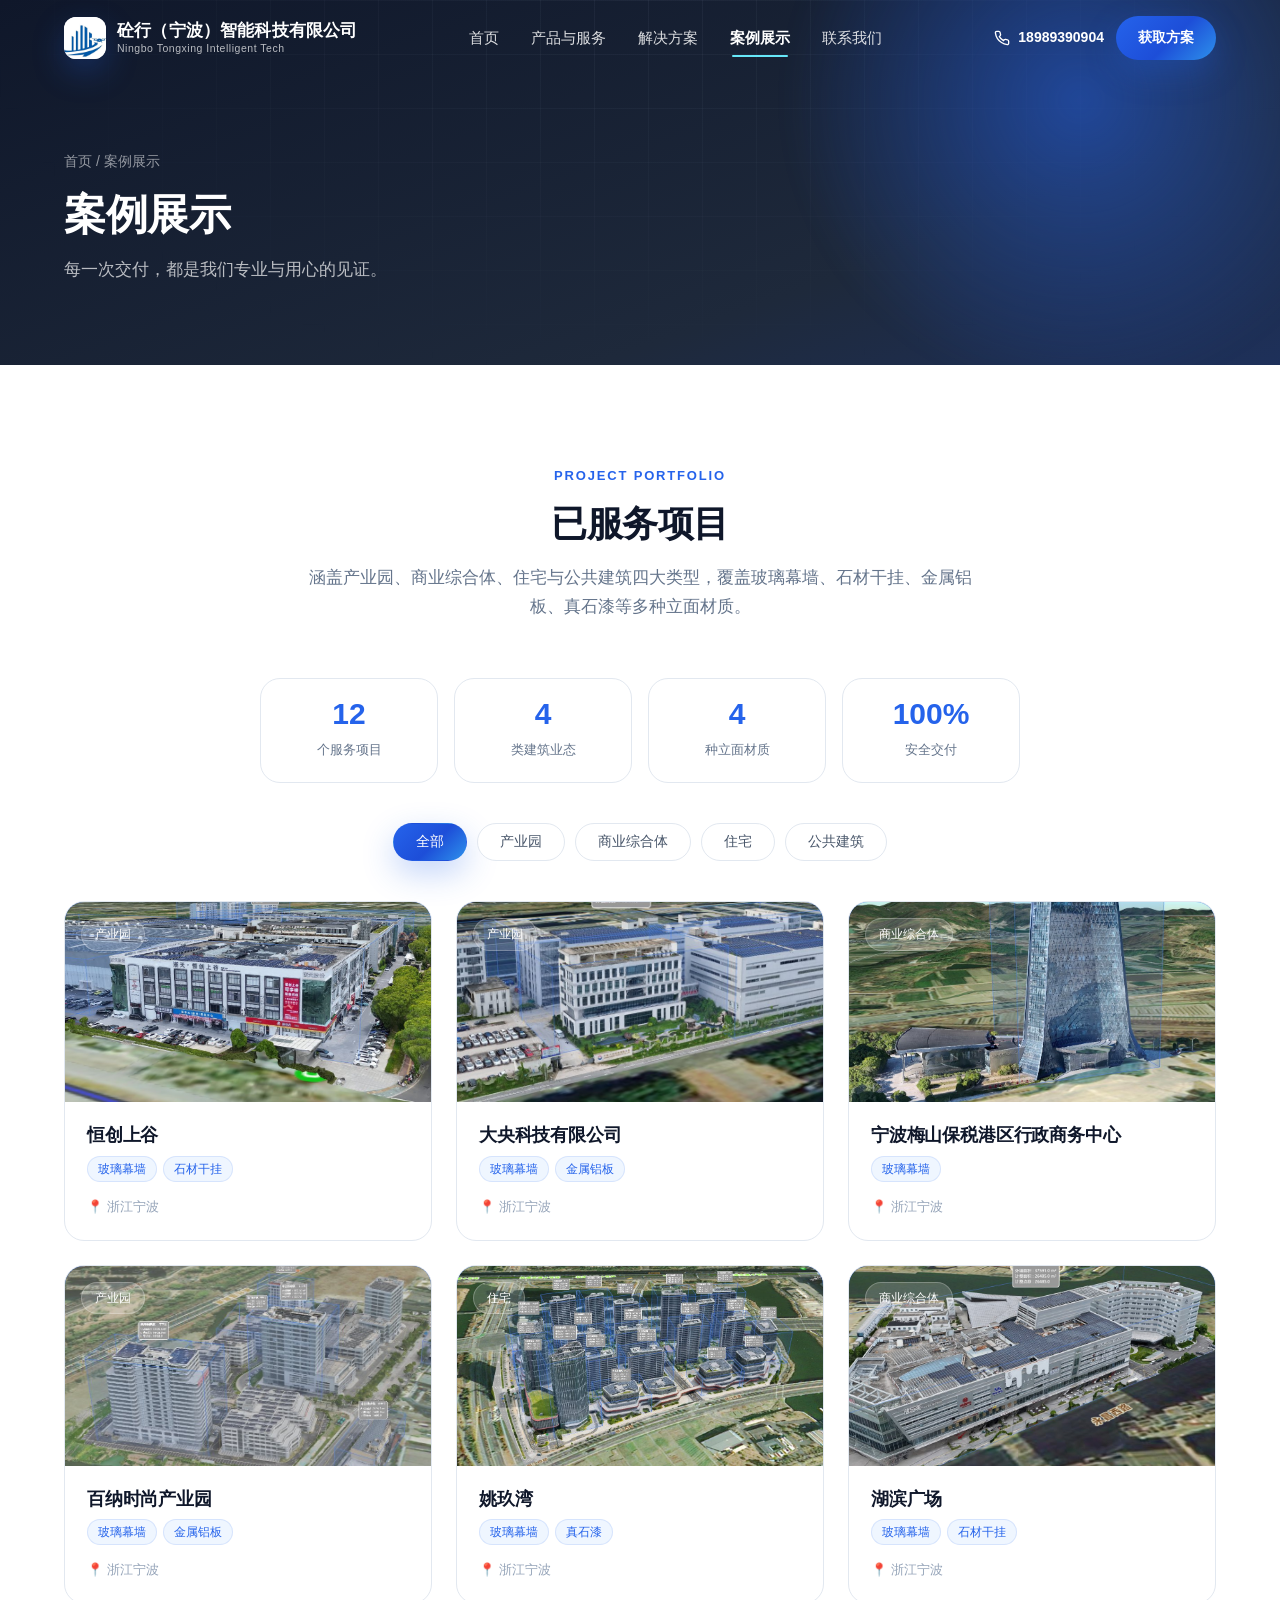
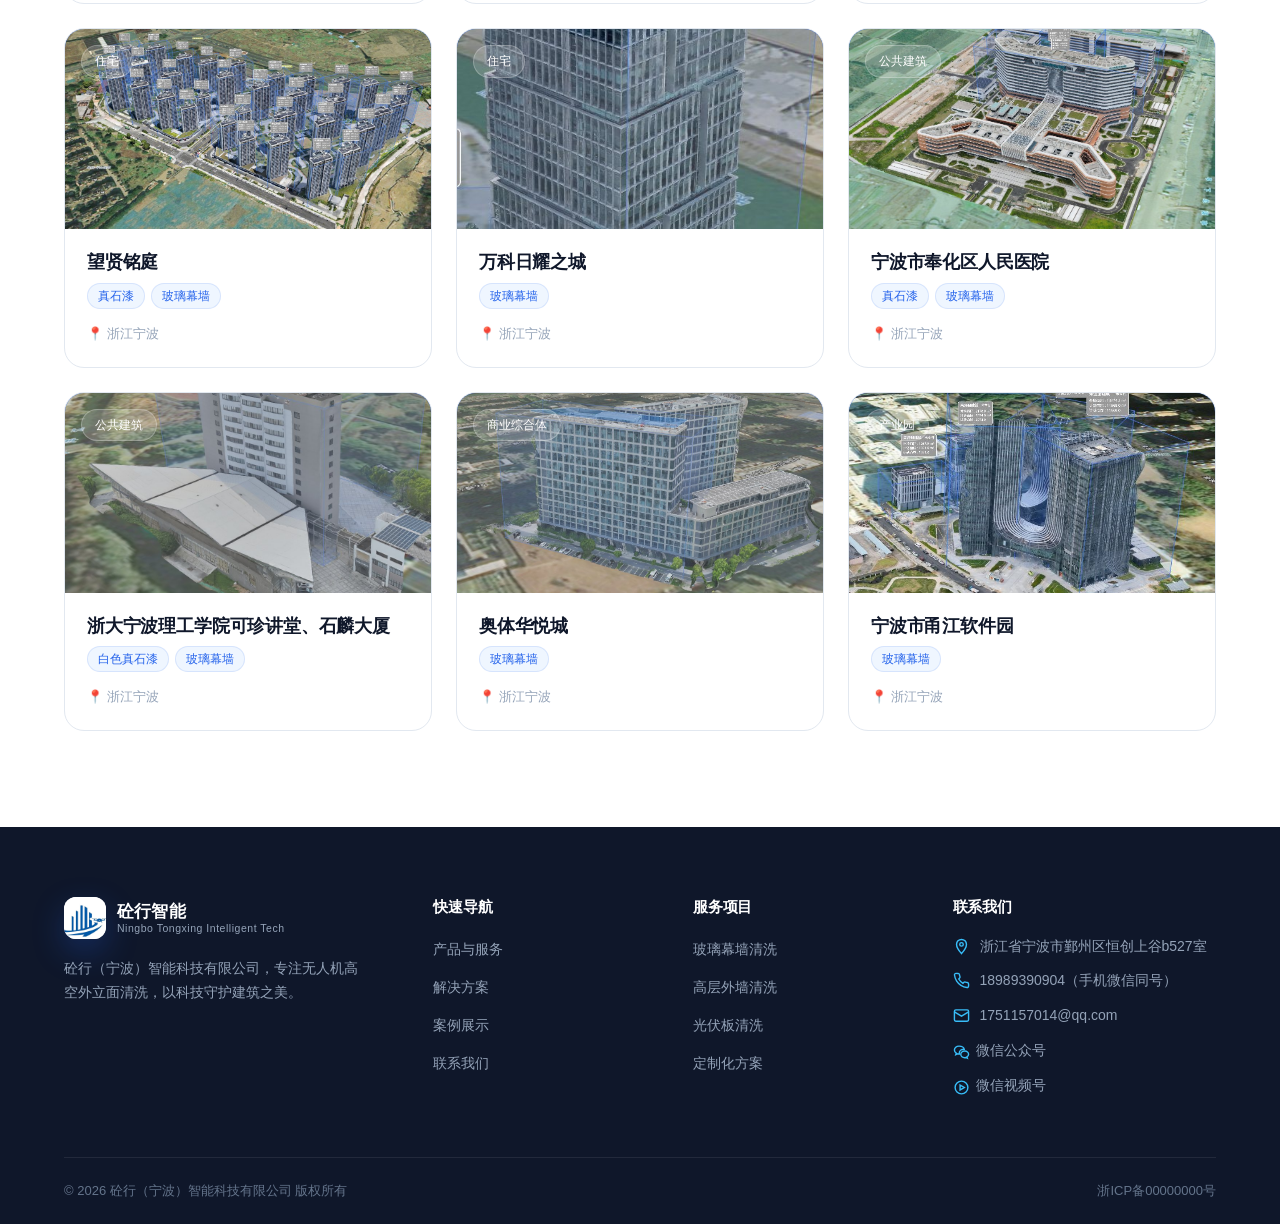
==== cases.html @ a85941af "feat: 砼行智能官网静态站点 Co-Authored-By: Claude Code <noreply@anthropic.com>" ====
<!DOCTYPE html>
<html lang="zh-CN">
<head>
  <meta charset="UTF-8">
  <meta name="viewport" content="width=device-width, initial-scale=1.0">
  <title>案例展示 — 砼行（宁波）智能科技有限公司</title>
  <meta name="description" content="砼行智能无人机外立面清洗项目案例，涵盖玻璃幕墙、高层住宅、光伏电站、工业厂房等场景。">
  <link rel="icon" type="image/png" href="favicon.png">
  <link rel="stylesheet" href="css/style.css">
</head>
<body>

  <header class="site-header">
    <div class="container">
      <a href="index.html" class="logo">
        <span class="logo-mark" style="background:#fff;"><img src="images/logo.jpg" alt="砼行智能" style="width:100%;height:100%;object-fit:cover;border-radius:12px;"></span>
        <span class="logo-text"><strong>砼行（宁波）智能科技有限公司</strong><small>Ningbo Tongxing Intelligent Tech</small></span>
      </a>
      <nav class="nav">
        <a href="index.html">首页</a>
        <a href="services.html">产品与服务</a>
        <a href="solutions.html">解决方案</a>
        <a href="cases.html" class="active">案例展示</a>
        <a href="contact.html">联系我们</a>
      </nav>
      <div class="header-actions">
        <a href="tel:18989390904" class="header-tel">
          <svg viewBox="0 0 24 24" fill="none" stroke="currentColor" stroke-width="2"><path d="M22 16.9v3a2 2 0 0 1-2.2 2 19.8 19.8 0 0 1-8.6-3.1 19.5 19.5 0 0 1-6-6A19.8 19.8 0 0 1 2.1 4.2 2 2 0 0 1 4.1 2h3a2 2 0 0 1 2 1.7c.13.96.36 1.9.7 2.8a2 2 0 0 1-.45 2.1L8.1 9.9a16 16 0 0 0 6 6l1.3-1.27a2 2 0 0 1 2.1-.45c.9.34 1.84.57 2.8.7A2 2 0 0 1 22 16.9z"/></svg>
          18989390904
        </a>
        <a href="contact.html" class="btn btn-primary header-cta">获取方案</a>
      </div>
      <button class="nav-toggle" aria-label="菜单"><span></span><span></span><span></span></button>
    </div>
  </header>

  <div class="mobile-menu">
    <a href="index.html">首页</a>
    <a href="services.html">产品与服务</a>
    <a href="solutions.html">解决方案</a>
    <a href="cases.html" class="active">案例展示</a>
    <a href="contact.html">联系我们</a>
    <a href="contact.html" class="btn btn-primary mobile-cta">获取方案</a>
  </div>

  <section class="page-hero">
    <div class="hero-bg-grid"></div>
    <div class="hero-glow"></div>
    <div class="container">
      <div class="crumb"><a href="index.html">首页</a> / 案例展示</div>
      <h1>案例展示</h1>
      <p>每一次交付，都是我们专业与用心的见证。</p>
    </div>
  </section>

  <section class="section">
    <div class="container">
      <div class="section-head reveal">
        <span class="section-eyebrow">Project Portfolio</span>
        <h2>已服务项目</h2>
        <p>涵盖产业园、商业综合体、住宅与公共建筑四大类型，覆盖玻璃幕墙、石材干挂、金属铝板、真石漆等多种立面材质。</p>
      </div>

      <div class="case-stats reveal">
        <div class="case-stat"><b>12</b><span>个服务项目</span></div>
        <div class="case-stat"><b>4</b><span>类建筑业态</span></div>
        <div class="case-stat"><b>4</b><span>种立面材质</span></div>
        <div class="case-stat"><b>100%</b><span>安全交付</span></div>
      </div>

      <div class="filter-bar reveal">
        <button class="filter-btn active" data-filter="all">全部</button>
        <button class="filter-btn" data-filter="park">产业园</button>
        <button class="filter-btn" data-filter="commercial">商业综合体</button>
        <button class="filter-btn" data-filter="residential">住宅</button>
        <button class="filter-btn" data-filter="public">公共建筑</button>
      </div>

      <div class="grid grid-3">
        <a href="contact.html" class="case-card reveal" data-category="park">
          <div class="case-media"><img src="images/project-01.jpg" alt="恒创上谷外立面清洗"><span class="case-type">产业园</span></div>
          <div class="case-body">
            <h3>恒创上谷</h3>
            <div class="case-tags"><span>玻璃幕墙</span><span>石材干挂</span></div>
            <div class="case-meta"><span>📍 浙江宁波</span></div>
          </div>
        </a>
        <a href="contact.html" class="case-card reveal" data-category="park" data-delay="1">
          <div class="case-media"><img src="images/project-02.jpg" alt="大央科技有限公司外立面清洗"><span class="case-type">产业园</span></div>
          <div class="case-body">
            <h3>大央科技有限公司</h3>
            <div class="case-tags"><span>玻璃幕墙</span><span>金属铝板</span></div>
            <div class="case-meta"><span>📍 浙江宁波</span></div>
          </div>
        </a>
        <a href="contact.html" class="case-card reveal" data-category="commercial" data-delay="2">
          <div class="case-media"><img src="images/project-03.jpg" alt="宁波梅山保税港区行政商务中心外立面清洗"><span class="case-type">商业综合体</span></div>
          <div class="case-body">
            <h3>宁波梅山保税港区行政商务中心</h3>
            <div class="case-tags"><span>玻璃幕墙</span></div>
            <div class="case-meta"><span>📍 浙江宁波</span></div>
          </div>
        </a>
        <a href="contact.html" class="case-card reveal" data-category="park">
          <div class="case-media"><img src="images/project-04.jpg" alt="百纳时尚产业园外立面清洗"><span class="case-type">产业园</span></div>
          <div class="case-body">
            <h3>百纳时尚产业园</h3>
            <div class="case-tags"><span>玻璃幕墙</span><span>金属铝板</span></div>
            <div class="case-meta"><span>📍 浙江宁波</span></div>
          </div>
        </a>
        <a href="contact.html" class="case-card reveal" data-category="residential" data-delay="1">
          <div class="case-media"><img src="images/project-05.jpg" alt="姚玖湾外立面清洗"><span class="case-type">住宅</span></div>
          <div class="case-body">
            <h3>姚玖湾</h3>
            <div class="case-tags"><span>玻璃幕墙</span><span>真石漆</span></div>
            <div class="case-meta"><span>📍 浙江宁波</span></div>
          </div>
        </a>
        <a href="contact.html" class="case-card reveal" data-category="commercial" data-delay="2">
          <div class="case-media"><img src="images/project-06.jpg" alt="湖滨广场外立面清洗"><span class="case-type">商业综合体</span></div>
          <div class="case-body">
            <h3>湖滨广场</h3>
            <div class="case-tags"><span>玻璃幕墙</span><span>石材干挂</span></div>
            <div class="case-meta"><span>📍 浙江宁波</span></div>
          </div>
        </a>
        <a href="contact.html" class="case-card reveal" data-category="residential">
          <div class="case-media"><img src="images/project-07.jpg" alt="望贤铭庭外立面清洗"><span class="case-type">住宅</span></div>
          <div class="case-body">
            <h3>望贤铭庭</h3>
            <div class="case-tags"><span>真石漆</span><span>玻璃幕墙</span></div>
            <div class="case-meta"><span>📍 浙江宁波</span></div>
          </div>
        </a>
        <a href="contact.html" class="case-card reveal" data-category="residential" data-delay="1">
          <div class="case-media"><img src="images/project-08.jpg" alt="万科日耀之城外立面清洗"><span class="case-type">住宅</span></div>
          <div class="case-body">
            <h3>万科日耀之城</h3>
            <div class="case-tags"><span>玻璃幕墙</span></div>
            <div class="case-meta"><span>📍 浙江宁波</span></div>
          </div>
        </a>
        <a href="contact.html" class="case-card reveal" data-category="public" data-delay="2">
          <div class="case-media"><img src="images/project-09.jpg" alt="宁波市奉化区人民医院外立面清洗"><span class="case-type">公共建筑</span></div>
          <div class="case-body">
            <h3>宁波市奉化区人民医院</h3>
            <div class="case-tags"><span>真石漆</span><span>玻璃幕墙</span></div>
            <div class="case-meta"><span>📍 浙江宁波</span></div>
          </div>
        </a>
        <a href="contact.html" class="case-card reveal" data-category="public">
          <div class="case-media"><img src="images/project-10.jpg" alt="浙大宁波理工学院可珍讲堂、石麟大厦外立面清洗"><span class="case-type">公共建筑</span></div>
          <div class="case-body">
            <h3>浙大宁波理工学院可珍讲堂、石麟大厦</h3>
            <div class="case-tags"><span>白色真石漆</span><span>玻璃幕墙</span></div>
            <div class="case-meta"><span>📍 浙江宁波</span></div>
          </div>
        </a>
        <a href="contact.html" class="case-card reveal" data-category="commercial" data-delay="1">
          <div class="case-media"><img src="images/project-11.jpg" alt="奥体华悦城外立面清洗"><span class="case-type">商业综合体</span></div>
          <div class="case-body">
            <h3>奥体华悦城</h3>
            <div class="case-tags"><span>玻璃幕墙</span></div>
            <div class="case-meta"><span>📍 浙江宁波</span></div>
          </div>
        </a>
        <a href="contact.html" class="case-card reveal" data-category="park" data-delay="2">
          <div class="case-media"><img src="images/project-12.jpg" alt="宁波市甬江软件园外立面清洗"><span class="case-type">产业园</span></div>
          <div class="case-body">
            <h3>宁波市甬江软件园</h3>
            <div class="case-tags"><span>玻璃幕墙</span></div>
            <div class="case-meta"><span>📍 浙江宁波</span></div>
          </div>
        </a>
      </div>
    </div>
  </section>

  <footer class="site-footer">
    <div class="container">
      <div class="footer-top">
        <div class="footer-brand">
          <a href="index.html" class="logo">
            <span class="logo-mark" style="background:#fff;"><img src="images/logo.jpg" alt="砼行智能" style="width:100%;height:100%;object-fit:cover;border-radius:12px;"></span>
            <span class="logo-text"><strong>砼行智能</strong><small>Ningbo Tongxing Intelligent Tech</small></span>
          </a>
          <p>砼行（宁波）智能科技有限公司，专注无人机高空外立面清洗，以科技守护建筑之美。</p>
        </div>
        <div class="footer-col">
          <h4>快速导航</h4>
          <ul>
            <li><a href="services.html">产品与服务</a></li>
            <li><a href="solutions.html">解决方案</a></li>
            <li><a href="cases.html">案例展示</a></li>
            <li><a href="contact.html">联系我们</a></li>
          </ul>
        </div>
        <div class="footer-col">
          <h4>服务项目</h4>
          <ul>
            <li><a href="services.html">玻璃幕墙清洗</a></li>
            <li><a href="services.html">高层外墙清洗</a></li>
            <li><a href="services.html">光伏板清洗</a></li>
            <li><a href="services.html">定制化方案</a></li>
          </ul>
        </div>
        <div class="footer-col">
          <h4>联系我们</h4>
          <ul class="footer-contact">
            <li><svg viewBox="0 0 24 24" fill="none" stroke="currentColor" stroke-width="2"><path d="M12 2a7 7 0 0 0-7 7c0 5 7 13 7 13s7-8 7-13a7 7 0 0 0-7-7z"/><circle cx="12" cy="9" r="2.5"/></svg>浙江省宁波市鄞州区恒创上谷b527室</li>
            <li><svg viewBox="0 0 24 24" fill="none" stroke="currentColor" stroke-width="2"><path d="M22 16.9v3a2 2 0 0 1-2.2 2 19.8 19.8 0 0 1-8.6-3.1 19.5 19.5 0 0 1-6-6A19.8 19.8 0 0 1 2.1 4.2 2 2 0 0 1 4.1 2h3a2 2 0 0 1 2 1.7c.13.96.36 1.9.7 2.8a2 2 0 0 1-.45 2.1L8.1 9.9a16 16 0 0 0 6 6l1.3-1.27a2 2 0 0 1 2.1-.45c.9.34 1.84.57 2.8.7A2 2 0 0 1 22 16.9z"/></svg>18989390904（手机微信同号）</li>
            <li><svg viewBox="0 0 24 24" fill="none" stroke="currentColor" stroke-width="2"><rect x="2" y="4" width="20" height="16" rx="2"/><path d="M22 7l-10 6L2 7"/></svg>1751157014@qq.com</li><li><a href="#" data-wechat><svg viewBox="0 0 24 24" fill="none" stroke="currentColor" stroke-width="2"><path d="M8.5 3C4.9 3 2 5.5 2 8.6c0 1.8 1 3.4 2.6 4.4l-.6 2 2.2-1.1c.7.2 1.5.3 2.3.3h.6a5.5 5.5 0 0 1-.2-1.5c0-3 2.9-5.4 6.5-5.4h.4C15.3 5 12.2 3 8.5 3z"/><path d="M22 14.6c0-2.6-2.5-4.7-5.5-4.7S11 12 11 14.6s2.5 4.7 5.5 4.7c.6 0 1.2-.1 1.8-.3l1.9 1-.5-1.7c1.4-.8 2.3-2.1 2.3-3.7z"/></svg>微信公众号</a></li>
            <li><a href="#" data-video><svg viewBox="0 0 24 24" fill="none" stroke="currentColor" stroke-width="2"><circle cx="12" cy="12" r="9"/><path d="M10 8.5l6 3.5-6 3.5z"/></svg>微信视频号</a></li>
          </ul>
        </div>
      </div>
      <div class="footer-bottom">
        <span>© 2026 砼行（宁波）智能科技有限公司 版权所有</span>
        <span><a href="#">浙ICP备00000000号</a></span>
      </div>
    </div>
  </footer>

  <button class="back-top" aria-label="返回顶部">
    <svg width="20" height="20" viewBox="0 0 24 24" fill="none" stroke="currentColor" stroke-width="2.2"><path d="M12 19V5M5 12l7-7 7 7"/></svg>
  </button>

  <script src="js/main.js"></script>
</body>
</html>
---- css/style.css ----
/* ==========================================================================
   砼行（宁波）智能科技有限公司 — 企业官网样式
   主色：科技蓝  #2563EB   辅色：混凝土灰  #64748B / #0F172A
   ========================================================================== */

:root {
  /* 科技蓝 */
  --blue-700: #1D4ED8;
  --blue-600: #2563EB;
  --blue-500: #3B82F6;
  --blue-100: #DBEAFE;
  --blue-50:  #EFF6FF;

  /* 青色点缀 */
  --sky-400: #38BDF8;
  --cyan-300: #67E8F9;

  /* 混凝土灰 */
  --slate-900: #0F172A;
  --slate-800: #1E293B;
  --slate-700: #334155;
  --slate-600: #475569;
  --slate-500: #64748B;
  --slate-400: #94A3B8;
  --slate-300: #CBD5E1;
  --slate-200: #E2E8F0;
  --slate-100: #F1F5F9;
  --slate-50:  #F8FAFC;

  --white: #FFFFFF;

  --grad-primary: linear-gradient(135deg, #2563EB 0%, #1D4ED8 55%, #38BDF8 130%);
  --grad-dark: linear-gradient(160deg, #0F172A 0%, #1E293B 70%, #1D4ED8 220%);

  --radius-lg: 20px;
  --radius-md: 14px;
  --radius-sm: 10px;

  --shadow-sm: 0 1px 3px rgba(15, 23, 42, .06), 0 1px 2px rgba(15, 23, 42, .04);
  --shadow-md: 0 8px 24px rgba(15, 23, 42, .08);
  --shadow-lg: 0 20px 50px rgba(15, 23, 42, .14);
  --shadow-blue: 0 12px 32px rgba(37, 99, 235, .28);

  --maxw: 1200px;
}

* { margin: 0; padding: 0; box-sizing: border-box; }

html { scroll-behavior: smooth; -webkit-text-size-adjust: 100%; }

body {
  font-family: -apple-system, BlinkMacSystemFont, "Segoe UI", "PingFang SC",
    "Hiragino Sans GB", "Microsoft YaHei", "Noto Sans SC", sans-serif;
  color: var(--slate-700);
  background: var(--white);
  line-height: 1.7;
  font-size: 16px;
  -webkit-font-smoothing: antialiased;
}

img { max-width: 100%; display: block; }
a { color: inherit; text-decoration: none; }
ul { list-style: none; }

h1, h2, h3, h4 {
  color: var(--slate-900);
  font-weight: 700;
  line-height: 1.3;
  letter-spacing: -.01em;
}

.container { width: 100%; max-width: var(--maxw); margin: 0 auto; padding: 0 24px; }

/* --------------------------------------------------------------------------
   按钮
   -------------------------------------------------------------------------- */
.btn {
  display: inline-flex;
  align-items: center;
  justify-content: center;
  gap: 8px;
  padding: 13px 28px;
  border-radius: 999px;
  font-size: 15px;
  font-weight: 600;
  cursor: pointer;
  border: none;
  transition: transform .2s ease, box-shadow .2s ease, background .2s ease;
  white-space: nowrap;
}
.btn-primary { background: var(--grad-primary); color: #fff; box-shadow: var(--shadow-blue); }
.btn-primary:hover { transform: translateY(-2px); box-shadow: 0 16px 40px rgba(37, 99, 235, .38); }
.btn-ghost {
  background: rgba(255, 255, 255, .1);
  color: #fff;
  border: 1px solid rgba(255, 255, 255, .35);
  backdrop-filter: blur(6px);
}
.btn-ghost:hover { background: rgba(255, 255, 255, .2); transform: translateY(-2px); }
.btn-outline { background: transparent; color: var(--blue-600); border: 1.5px solid var(--blue-600); }
.btn-outline:hover { background: var(--blue-50); transform: translateY(-2px); }
.btn-dark { background: var(--slate-900); color: #fff; }
.btn-dark:hover { background: var(--slate-700); transform: translateY(-2px); }
.btn-sm { padding: 9px 20px; font-size: 14px; }
.btn-block { width: 100%; }

/* --------------------------------------------------------------------------
   顶部导航
   -------------------------------------------------------------------------- */
.site-header {
  position: fixed;
  top: 0; left: 0; right: 0;
  z-index: 100;
  transition: background .3s ease, box-shadow .3s ease, padding .3s ease;
  padding: 16px 0;
}
.site-header.scrolled {
  background: rgba(255, 255, 255, .92);
  backdrop-filter: blur(12px);
  box-shadow: var(--shadow-sm);
  padding: 10px 0;
}
.site-header .container {
  display: flex;
  align-items: center;
  justify-content: space-between;
  gap: 24px;
}
.logo { display: flex; align-items: center; gap: 11px; flex: none; }
.logo-mark {
  width: 42px; height: 42px;
  border-radius: 12px;
  background: var(--grad-primary);
  display: grid; place-items: center;
  box-shadow: var(--shadow-blue);
  flex: none;
}
.logo-mark svg { width: 24px; height: 24px; }
.logo-text { display: flex; flex-direction: column; line-height: 1.2; white-space: nowrap; }
.logo-text strong { font-size: 17px; color: #fff; letter-spacing: .01em; }
.logo-text small { font-size: 10.5px; color: rgba(255,255,255,.7); letter-spacing: .05em; }
.site-header.scrolled .logo-text strong { color: var(--slate-900); }
.site-header.scrolled .logo-text small { color: var(--slate-500); }

.nav { display: flex; align-items: center; gap: 6px; flex: none; }
.nav a {
  position: relative;
  padding: 9px 13px;
  font-size: 15px;
  white-space: nowrap;
  font-weight: 500;
  color: rgba(255, 255, 255, .85);
  border-radius: 999px;
  transition: color .2s, background .2s;
}
.site-header.scrolled .nav a { color: var(--slate-600); }
.nav a:hover { color: #fff; }
.site-header.scrolled .nav a:hover { color: var(--blue-600); background: var(--blue-50); }
.nav a.active { color: #fff; font-weight: 600; }
.site-header.scrolled .nav a.active { color: var(--blue-600); }
.nav a.active::after {
  content: "";
  position: absolute;
  left: 15px; right: 15px; bottom: 3px;
  height: 2px; border-radius: 2px;
  background: var(--cyan-300);
}
.site-header.scrolled .nav a.active::after { background: var(--blue-600); }

.header-actions { display: flex; align-items: center; gap: 12px; flex: none; }
.header-tel {
  display: inline-flex; align-items: center; gap: 8px;
  font-size: 14px; font-weight: 600; color: #fff;
  white-space: nowrap;
}
.site-header.scrolled .header-tel { color: var(--slate-700); }
.header-tel svg { width: 16px; height: 16px; }
.header-cta { padding: 10px 22px; font-size: 14px; }

.nav-toggle {
  display: none;
  flex-direction: column;
  gap: 5px;
  background: none; border: none; cursor: pointer;
  padding: 6px;
}
.nav-toggle span {
  width: 24px; height: 2px; background: #fff; border-radius: 2px;
  transition: background .2s, transform .2s;
}
.site-header.scrolled .nav-toggle span { background: var(--slate-800); }

/* 移动端菜单默认隐藏，仅在 768px 以下由媒体查询接管 */
.mobile-menu { display: none; }

/* --------------------------------------------------------------------------
   Hero
   -------------------------------------------------------------------------- */
.hero {
  position: relative;
  color: #fff;
  background: var(--grad-dark);
  overflow: hidden;
  padding: 150px 0 120px;
}
.hero-bg-grid {
  position: absolute; inset: 0;
  background-image:
    linear-gradient(rgba(148, 163, 184, .08) 1px, transparent 1px),
    linear-gradient(90deg, rgba(148, 163, 184, .08) 1px, transparent 1px);
  background-size: 54px 54px;
  mask-image: radial-gradient(ellipse at 70% 30%, #000 0%, transparent 70%);
}
.hero-glow {
  position: absolute;
  width: 640px; height: 640px;
  border-radius: 50%;
  background: radial-gradient(circle, rgba(37, 99, 235, .55), transparent 65%);
  top: -220px; right: -120px;
  filter: blur(10px);
}
.hero-glow.g2 {
  width: 480px; height: 480px;
  background: radial-gradient(circle, rgba(56, 189, 248, .35), transparent 65%);
  top: auto; bottom: -180px; left: -100px; right: auto;
}
.hero .container { position: relative; z-index: 2; display: grid; grid-template-columns: 1.05fr .95fr; gap: 56px; align-items: center; }

.hero-badge {
  display: inline-flex; align-items: center; gap: 8px;
  background: rgba(255,255,255,.1);
  border: 1px solid rgba(255,255,255,.2);
  padding: 7px 16px; border-radius: 999px;
  font-size: 13px; color: var(--cyan-300);
  margin-bottom: 24px;
}
.hero h1 {
  font-size: 52px;
  color: #fff;
  margin-bottom: 22px;
  letter-spacing: -.02em;
}
.hero h1 .hl {
  background: linear-gradient(120deg, #67E8F9, #38BDF8);
  -webkit-background-clip: text; background-clip: text;
  -webkit-text-fill-color: transparent;
}
.hero-sub {
  font-size: 18px;
  color: rgba(255,255,255,.75);
  max-width: 520px;
  margin-bottom: 34px;
}
.hero-cta { display: flex; gap: 14px; flex-wrap: wrap; }
.hero-points { display: flex; gap: 34px; margin-top: 44px; flex-wrap: wrap; }
.hero-point { display: flex; flex-direction: column; }
.hero-point b { font-size: 30px; color: #fff; letter-spacing: -.01em; }
.hero-point span { font-size: 13px; color: rgba(255,255,255,.6); }

.hero-visual { position: relative; display: grid; place-items: center; }
.hero-card {
  background: rgba(255,255,255,.06);
  border: 1px solid rgba(255,255,255,.14);
  border-radius: var(--radius-lg);
  padding: 34px;
  width: 100%;
  max-width: 460px;
  backdrop-filter: blur(8px);
  box-shadow: var(--shadow-lg);
}
.hero-card h3 { color: #fff; font-size: 20px; margin-bottom: 6px; }
.hero-card p { color: rgba(255,255,255,.65); font-size: 14px; margin-bottom: 20px; }
.hero-media {
  position: relative;
  border-radius: 14px;
  overflow: hidden;
  border: 1px solid rgba(103,232,249,.2);
  background: #0B1A2E;
  box-shadow: 0 12px 32px rgba(2, 8, 20, .35);
}
.hero-media img { display: block; width: 100%; height: 214px; object-fit: cover; }
.hero-media::before {
  content: "";
  position: absolute; inset: 10px;
  pointer-events: none;
  background:
    linear-gradient(#67E8F9,#67E8F9) left top/15px 1.5px no-repeat,
    linear-gradient(#67E8F9,#67E8F9) left top/1.5px 15px no-repeat,
    linear-gradient(#67E8F9,#67E8F9) right top/15px 1.5px no-repeat,
    linear-gradient(#67E8F9,#67E8F9) right top/1.5px 15px no-repeat,
    linear-gradient(#67E8F9,#67E8F9) left bottom/15px 1.5px no-repeat,
    linear-gradient(#67E8F9,#67E8F9) left bottom/1.5px 15px no-repeat,
    linear-gradient(#67E8F9,#67E8F9) right bottom/15px 1.5px no-repeat,
    linear-gradient(#67E8F9,#67E8F9) right bottom/1.5px 15px no-repeat;
  opacity: .75;
}
.hero-media-tag {
  position: absolute; left: 16px; bottom: 14px;
  display: inline-flex; align-items: center; gap: 7px;
  padding: 6px 12px;
  border-radius: 999px;
  background: rgba(9, 18, 32, .62);
  border: 1px solid rgba(103,232,249,.28);
  backdrop-filter: blur(6px);
  color: #E2F6FF;
  font-size: 12px;
  letter-spacing: .03em;
  white-space: nowrap;
}
.hero-media-tag i {
  width: 6px; height: 6px; border-radius: 50%;
  background: #67E8F9;
  box-shadow: 0 0 8px #67E8F9;
  animation: heroPulse 2.2s ease-in-out infinite;
}
@keyframes heroPulse {
  0%, 100% { opacity: 1; transform: scale(1); }
  50% { opacity: .45; transform: scale(.8); }
}

.hero-stats {
  display: grid;
  grid-template-columns: repeat(2, 1fr);
  gap: 12px;
  margin-top: 26px;
}
.hero-stat {
  background: rgba(255,255,255,.07);
  border: 1px solid rgba(255,255,255,.12);
  border-radius: var(--radius-md);
  padding: 16px;
  text-align: center;
}
.hero-stat b { font-size: 22px; color: #fff; display: block; }
.hero-stat span { font-size: 12px; color: rgba(255,255,255,.6); }

/* --------------------------------------------------------------------------
   通用版式
   -------------------------------------------------------------------------- */
.section { padding: 96px 0; }
.section-alt { background: var(--slate-50); }
.section-dark { background: var(--grad-dark); color: #fff; }
.section-head { max-width: 680px; margin: 0 auto 56px; text-align: center; }
.section-eyebrow {
  display: inline-block;
  font-size: 13px; font-weight: 600; letter-spacing: .14em;
  color: var(--blue-600);
  text-transform: uppercase;
  margin-bottom: 14px;
}
.section-dark .section-eyebrow { color: var(--cyan-300); }
.section-head h2 { font-size: 36px; margin-bottom: 16px; }
.section-dark .section-head h2 { color: #fff; }
.section-head p { font-size: 17px; color: var(--slate-500); }
.section-dark .section-head p { color: rgba(255,255,255,.65); }

/* 卡片网格 */
.grid { display: grid; gap: 24px; }
.grid-2 { grid-template-columns: repeat(2, 1fr); }
.grid-3 { grid-template-columns: repeat(3, 1fr); }
.grid-4 { grid-template-columns: repeat(4, 1fr); }

.card {
  background: #fff;
  border: 1px solid var(--slate-200);
  border-radius: var(--radius-lg);
  padding: 30px;
  transition: transform .25s ease, box-shadow .25s ease, border-color .25s ease;
}
.card:hover { transform: translateY(-6px); box-shadow: var(--shadow-lg); border-color: var(--blue-100); }

.icon-badge {
  width: 56px; height: 56px;
  border-radius: 16px;
  display: grid; place-items: center;
  background: var(--blue-50);
  color: var(--blue-600);
  margin-bottom: 20px;
}
.icon-badge svg { width: 28px; height: 28px; }
.icon-badge.gradient { background: var(--grad-primary); color: #fff; box-shadow: var(--shadow-blue); }

.card h3 { font-size: 20px; margin-bottom: 10px; }
.card p { font-size: 15px; color: var(--slate-500); }

/* 优势大卡 */
.feature-card { padding: 34px; }
.feature-card .icon-badge { margin-bottom: 22px; }

/* 统计条 */
.stats-band {
  display: grid;
  grid-template-columns: repeat(4, 1fr);
  gap: 24px;
}
.stat-item { text-align: center; padding: 20px; }
.stat-item b { font-size: 44px; color: var(--blue-600); display: block; letter-spacing: -.02em; }
.section-dark .stat-item b { color: #fff; }
.stat-item span { font-size: 15px; color: var(--slate-500); }
.section-dark .stat-item span { color: rgba(255,255,255,.65); }

/* --------------------------------------------------------------------------
   页面内页 Hero（Banner）
   -------------------------------------------------------------------------- */
.page-hero {
  position: relative;
  background: var(--grad-dark);
  color: #fff;
  padding: 150px 0 80px;
  overflow: hidden;
}
.page-hero .hero-bg-grid { mask-image: radial-gradient(ellipse at 50% 0%, #000 0%, transparent 75%); }
.page-hero .container { position: relative; z-index: 2; }
.page-hero .crumb { font-size: 14px; color: rgba(255,255,255,.55); margin-bottom: 14px; }
.page-hero .crumb a:hover { color: var(--cyan-300); }
.page-hero h1 { font-size: 42px; color: #fff; margin-bottom: 14px; }
.page-hero p { font-size: 17px; color: rgba(255,255,255,.7); max-width: 620px; }

/* --------------------------------------------------------------------------
   服务 / 解决方案
   -------------------------------------------------------------------------- */
.solution-block {
  display: grid;
  grid-template-columns: 1fr 1fr;
  gap: 48px;
  align-items: center;
  padding: 64px 0;
}
.solution-block--reverse .solution-media { order: 2; }
.solution-block + .solution-block { border-top: 1px solid var(--slate-200); }
.solution-media {
  display: grid;
  gap: 10px;
  align-content: start;
}
.solution-cover {
  position: relative;
  border-radius: var(--radius-lg);
  overflow: hidden;
  min-height: 300px;
  background: var(--grad-primary);
  box-shadow: var(--shadow-md);
}
.solution-cover img {
  position: absolute; inset: 0;
  width: 100%; height: 100%;
  object-fit: cover;
}
.solution-cover::after {
  content: "";
  position: absolute; inset: 0;
  background: linear-gradient(180deg, rgba(15,23,42,.32) 0%, rgba(15,23,42,0) 45%);
  pointer-events: none;
}
.solution-thumbs {
  display: grid;
  grid-template-columns: repeat(3, 1fr);
  gap: 10px;
}
.solution-thumbs img {
  width: 100%; height: 92px;
  object-fit: cover;
  border-radius: 12px;
  border: 1px solid var(--slate-200);
  background: var(--slate-100);
}
.solution-media .media-grid { position: absolute; inset: 0; background-image: linear-gradient(rgba(255,255,255,.08) 1px, transparent 1px), linear-gradient(90deg, rgba(255,255,255,.08) 1px, transparent 1px); background-size: 34px 34px; }

/* 方案要点 */
.solution-points { display: grid; gap: 10px; margin-bottom: 20px; }
.solution-points li {
  display: flex; align-items: flex-start; gap: 10px;
  font-size: 15px; color: var(--slate-600);
}
.solution-points .tick {
  flex: none;
  width: 20px; height: 20px; margin-top: 1px;
  border-radius: 50%;
  background: var(--blue-50);
  color: var(--blue-600);
  font-size: 12px; font-weight: 700;
  display: grid; place-items: center;
}
.solution-foot {
  display: flex; align-items: center; justify-content: space-between;
  gap: 16px; flex-wrap: wrap;
  margin-top: 22px; padding-top: 18px;
  border-top: 1px solid var(--slate-200);
}
.solution-cases { font-size: 13px; color: var(--slate-400); }
.solution-link { font-size: 14px; font-weight: 600; color: var(--blue-600); white-space: nowrap; }
.solution-link:hover { color: var(--blue-700, var(--blue-600)); text-decoration: underline; }
.solution-media .media-tag {
  position: absolute; left: 20px; top: 20px;
  z-index: 2;
  background: rgba(15,23,42,.55);
  backdrop-filter: blur(6px);
  border: 1px solid rgba(255,255,255,.28);
  color: #fff; font-size: 13px; padding: 6px 14px; border-radius: 999px;
}
.solution-content .tag { display: inline-block; font-size: 13px; font-weight: 600; color: var(--blue-600); margin-bottom: 12px; }
.solution-content h2 { font-size: 28px; margin-bottom: 16px; }
.solution-content p { color: var(--slate-500); margin-bottom: 18px; }
.chips { display: flex; flex-wrap: wrap; gap: 10px; }
.chip {
  background: var(--slate-100);
  border: 1px solid var(--slate-200);
  color: var(--slate-600);
  padding: 7px 15px; border-radius: 999px;
  font-size: 13px; font-weight: 500;
}
.chip.blue { background: var(--blue-50); border-color: var(--blue-100); color: var(--blue-700); }

/* 服务流程 */
.steps { counter-reset: step; }
.step { position: relative; padding: 30px; }
.step-num {
  font-size: 44px; font-weight: 800;
  color: var(--slate-200);
  line-height: 1;
  margin-bottom: 14px;
  letter-spacing: -.03em;
}
.step:hover .step-num { color: var(--blue-200); }
.step h3 { font-size: 19px; margin-bottom: 8px; }

/* --------------------------------------------------------------------------
   案例
   -------------------------------------------------------------------------- */
.case-card {
  border-radius: var(--radius-lg);
  overflow: hidden;
  background: #fff;
  border: 1px solid var(--slate-200);
  transition: transform .25s ease, box-shadow .25s ease;
}
.case-card:hover { transform: translateY(-6px); box-shadow: var(--shadow-lg); }
.case-media {
  position: relative;
  height: 200px;
  background: var(--grad-primary);
  overflow: hidden;
}
.case-media .media-grid { position: absolute; inset: 0; background-image: linear-gradient(rgba(255,255,255,.09) 1px, transparent 1px), linear-gradient(90deg, rgba(255,255,255,.09) 1px, transparent 1px); background-size: 28px 28px; }
.case-media img { position: absolute; inset: 0; width: 100%; height: 100%; object-fit: cover; }
.case-media .case-type {
  position: absolute; left: 16px; top: 16px;
  background: rgba(255,255,255,.16);
  border: 1px solid rgba(255,255,255,.24);
  color: #fff; font-size: 12px; padding: 5px 13px; border-radius: 999px;
}
.case-body { padding: 22px; }
.case-body h3 { font-size: 18px; margin-bottom: 8px; }
.case-body p { font-size: 14px; color: var(--slate-500); }
.case-meta { display: flex; gap: 16px; margin-top: 14px; font-size: 13px; color: var(--slate-400); }
.case-meta span { display: inline-flex; align-items: center; gap: 5px; }

/* 案例：材质标签 */
.case-tags { display: flex; flex-wrap: wrap; gap: 6px; margin-top: 4px; }
.case-tags span {
  font-size: 12px; line-height: 1;
  color: var(--blue-600); background: var(--blue-50);
  border: 1px solid rgba(37, 99, 235, .12);
  padding: 6px 10px; border-radius: 999px;
}

/* 案例：数据概览 */
.case-stats {
  display: grid;
  grid-template-columns: repeat(4, 1fr);
  gap: 16px;
  max-width: 760px;
  margin: 0 auto 40px;
}
.case-stat {
  text-align: center;
  background: #fff;
  border: 1px solid var(--slate-200);
  border-radius: var(--radius-lg);
  padding: 20px 12px;
}
.case-stat b {
  display: block;
  font-size: 30px; line-height: 1;
  font-family: var(--font-display, inherit);
  color: var(--blue-600);
  margin-bottom: 6px;
}
.case-stat span { font-size: 13px; color: var(--slate-500); }

/* 技术优势：单卡片横排 */
.tech-card {
  display: flex;
  align-items: center;
  gap: 26px;
  padding: 32px 36px;
}
.tech-card .icon-badge { margin-bottom: 0; flex: none; }
.tech-card-body { flex: 1; }
.tech-card-body h3 { font-size: 20px; margin-bottom: 8px; }
.tech-card-body p { font-size: 15px; color: var(--slate-500); max-width: 640px; }
.tech-card-btn { flex: none; }
.tech-card .icon-badge svg { width: 26px; height: 26px; }

/* 装备展示：分类小标题 */
.equip-subhead {
  display: flex;
  align-items: baseline;
  justify-content: space-between;
  gap: 16px;
  flex-wrap: wrap;
  margin-top: 52px;
}
.equip-subhead h3 { font-size: 22px; }
.equip-subhead span { font-size: 13px; color: var(--slate-400); }

/* 装备展示：主力机型 */
.equip-grid {
  display: grid;
  grid-template-columns: repeat(2, 1fr);
  gap: 24px;
  margin-top: 20px;
}
.equip-card {
  display: flex;
  flex-direction: column;
  background: #fff;
  border: 1px solid var(--slate-200);
  border-radius: var(--radius-lg);
  overflow: hidden;
  transition: transform .25s ease, box-shadow .25s ease, border-color .25s ease;
}
.equip-card:hover {
  transform: translateY(-4px);
  box-shadow: var(--shadow-lg);
  border-color: var(--blue-100);
}
.equip-media {
  position: relative;
  height: 250px;
  padding: 22px 30px;
  display: flex;
  align-items: center;
  justify-content: center;
  background: radial-gradient(circle at 50% 38%, #EEF5FF 0%, #F8FAFC 55%, #FFFFFF 100%);
  border-bottom: 1px solid var(--slate-100);
}
.equip-media img {
  max-width: 100%;
  max-height: 100%;
  width: auto;
  height: auto;
  object-fit: contain;
  mix-blend-mode: multiply;
}
.equip-media .equip-badge {
  position: absolute;
  left: 18px;
  top: 18px;
  font-size: 12px;
  font-weight: 600;
  color: var(--blue-700);
  background: rgba(255,255,255,.9);
  border: 1px solid var(--blue-100);
  padding: 5px 12px;
  border-radius: 999px;
  backdrop-filter: blur(4px);
}
.equip-body {
  flex: 1;
  display: flex;
  flex-direction: column;
  padding: 24px 26px 26px;
}
.equip-kicker {
  font-size: 11.5px;
  font-weight: 700;
  letter-spacing: .1em;
  text-transform: uppercase;
  color: var(--blue-600);
}
.equip-body h3 { font-size: 21px; margin: 6px 0 10px; }
.equip-body > p { font-size: 14.5px; color: var(--slate-500); }
.equip-specs {
  display: grid;
  grid-template-columns: 1fr 1fr;
  gap: 10px 24px;
  margin-top: 18px;
  padding-top: 16px;
  border-top: 1px dashed var(--slate-200);
}
.equip-specs li {
  display: flex;
  align-items: baseline;
  justify-content: space-between;
  gap: 10px;
}
.equip-specs span { font-size: 12.5px; color: var(--slate-400); white-space: nowrap; }
.equip-specs b { font-size: 14px; font-weight: 700; color: var(--slate-800); white-space: nowrap; }

/* 装备展示：清洗作业系统 */
.equip-rows { display: grid; gap: 16px; margin-top: 20px; }
.equip-row {
  display: grid;
  grid-template-columns: 190px 1fr;
  gap: 26px;
  align-items: center;
  padding: 18px;
  background: #fff;
  border: 1px solid var(--slate-200);
  border-radius: var(--radius-lg);
  transition: border-color .25s, box-shadow .25s;
}
.equip-row:hover { border-color: var(--blue-100); box-shadow: var(--shadow-md); }
.equip-thumb {
  width: 190px;
  height: 190px;
  border-radius: var(--radius-md);
  overflow: hidden;
  background: #0A1220;
}
.equip-thumb img { width: 100%; height: 100%; object-fit: cover; }
.equip-thumb img.is-contain { object-fit: contain; }
.equip-row-body h3 { font-size: 19px; margin: 4px 0 8px; }
.equip-row-body > p { font-size: 14px; color: var(--slate-500); max-width: 780px; }
.equip-row-body .equip-specs {
  grid-template-columns: repeat(3, 1fr);
  margin-top: 14px;
  padding-top: 14px;
}
.equip-row-body .chips { margin-top: 12px; }
.equip-row-body .chip { padding: 5px 12px; font-size: 12px; }

/* 装备展示：配置说明 */
.equip-cta {
  display: flex;
  align-items: center;
  justify-content: space-between;
  gap: 18px;
  flex-wrap: wrap;
  margin-top: 22px;
  padding: 22px 26px;
  background: var(--blue-50);
  border: 1px solid var(--blue-100);
  border-radius: var(--radius-md);
}
.equip-cta p { font-size: 14px; color: var(--slate-600); }
.equip-cta p b { color: var(--slate-900); }

/* 筛选标签 */
.filter-bar { display: flex; gap: 10px; justify-content: center; flex-wrap: wrap; margin-bottom: 40px; }
.filter-btn {
  padding: 9px 22px; border-radius: 999px;
  background: #fff; border: 1px solid var(--slate-200);
  color: var(--slate-600); font-size: 14px; font-weight: 500; cursor: pointer;
  transition: all .2s;
}
.filter-btn:hover { border-color: var(--blue-300); color: var(--blue-600); }
.filter-btn.active { background: var(--grad-primary); color: #fff; border-color: transparent; box-shadow: var(--shadow-blue); }

/* --------------------------------------------------------------------------
   通用文字链接
   -------------------------------------------------------------------------- */
.news-more { font-size: 14px; color: var(--blue-600); font-weight: 600; }
.news-more:hover { color: var(--blue-700); }

/* --------------------------------------------------------------------------
   联系我们
   -------------------------------------------------------------------------- */
.contact-grid { display: grid; grid-template-columns: 1fr 1.1fr; gap: 40px; align-items: start; }
.contact-card {
  background: #fff;
  border: 1px solid var(--slate-200);
  border-radius: var(--radius-lg);
  padding: 30px;
  display: flex; gap: 18px; align-items: flex-start;
}
.contact-card .icon-badge { margin-bottom: 0; flex: none; }
.contact-card h3 { font-size: 16px; margin-bottom: 4px; }
.contact-card p { font-size: 15px; color: var(--slate-500); }
.contact-cards { display: grid; gap: 16px; }
.contact-card--link {
  color: inherit;
  cursor: pointer;
  transition: border-color .2s, transform .2s, box-shadow .2s;
}
.contact-card--link:hover {
  border-color: var(--blue-300);
  transform: translateY(-2px);
  box-shadow: var(--shadow-md, 0 8px 24px rgba(15, 23, 42, .08));
}

.contact-form {
  background: #fff;
  border: 1px solid var(--slate-200);
  border-radius: var(--radius-lg);
  padding: 36px;
  box-shadow: var(--shadow-md);
}
.contact-form h3 { font-size: 22px; margin-bottom: 6px; }
.contact-form > p { font-size: 14px; color: var(--slate-500); margin-bottom: 24px; }
.form-row { display: grid; grid-template-columns: 1fr 1fr; gap: 16px; }
.form-field { margin-bottom: 16px; }
.form-field label { display: block; font-size: 13px; font-weight: 600; color: var(--slate-700); margin-bottom: 7px; }
.form-field input,
.form-field textarea,
.form-field select {
  width: 100%;
  padding: 12px 15px;
  border: 1px solid var(--slate-200);
  border-radius: var(--radius-sm);
  font-size: 15px;
  font-family: inherit;
  color: var(--slate-800);
  background: var(--slate-50);
  transition: border-color .2s, box-shadow .2s, background .2s;
}
.form-field input:focus,
.form-field textarea:focus,
.form-field select:focus {
  outline: none;
  border-color: var(--blue-500);
  background: #fff;
  box-shadow: 0 0 0 3px var(--blue-50);
}
.form-field textarea { resize: vertical; min-height: 120px; }

/* 表单提交反馈 */
.form-status { margin-top: 14px; font-size: 14px; line-height: 1.6; }
.form-status.is-ok { color: #15803D; }
.form-status.is-error { color: #B91C1C; }

/* 地图 */
.map-embed {
  position: relative;
  border-radius: var(--radius-lg);
  overflow: hidden;
  border: 1px solid var(--slate-200);
  background: #EEF2F7;
  box-shadow: var(--shadow-sm);
}
.map-canvas { position: relative; height: 340px; overflow: hidden; }
.map-canvas img.amap-tile {
  position: absolute;
  width: 256px; height: 256px;
  max-width: none;
  user-select: none;
  pointer-events: none;
}
.map-pin {
  position: absolute;
  transform: translate(-50%, -100%);
  pointer-events: none;
  filter: drop-shadow(0 6px 10px rgba(15, 23, 42, .3));
}
.map-pin svg { display: block; }
.map-pin .pin-pulse {
  animation: pinPulse 2s ease-out infinite;
  transform-origin: center;
}
@keyframes pinPulse {
  0% { opacity: .55; transform: scale(.6); }
  100% { opacity: 0; transform: scale(2.2); }
}
.map-card {
  position: absolute; left: 16px; bottom: 16px; right: 16px;
  display: flex; align-items: center; justify-content: space-between; gap: 16px;
  background: rgba(255,255,255,.96);
  backdrop-filter: blur(8px);
  border: 1px solid var(--slate-200);
  border-radius: var(--radius-md);
  padding: 14px 18px;
  box-shadow: 0 10px 28px rgba(15, 23, 42, .14);
}
.map-card b { display: block; font-size: 15px; color: var(--slate-900); margin-bottom: 3px; }
.map-card span { font-size: 13px; color: var(--slate-500); }
.map-btn { flex: none; padding: 9px 18px; font-size: 13px; }
.map-attribution {
  position: absolute; right: 8px; top: 8px;
  font-size: 11px; color: var(--slate-500);
  background: rgba(255,255,255,.85);
  padding: 2px 7px; border-radius: 4px;
}
.map-fallback {
  display: grid; place-items: center; height: 100%;
  color: var(--slate-500); font-size: 14px;
}

.map-placeholder {
  border-radius: var(--radius-lg);
  background: var(--slate-100);
  border: 1px dashed var(--slate-300);
  min-height: 260px;
  display: grid; place-items: center;
  color: var(--slate-400);
  margin-top: 24px;
}

/* --------------------------------------------------------------------------
   页脚
   -------------------------------------------------------------------------- */
.site-footer {
  background: var(--slate-900);
  color: var(--slate-300);
  padding: 70px 0 0;
}
.footer-top { display: grid; grid-template-columns: 1.5fr 1fr 1fr 1.2fr; gap: 40px; padding-bottom: 48px; }
.footer-brand .logo-text strong { color: #fff; }
.footer-brand .logo-text small { color: var(--slate-400); }
.footer-brand > p { font-size: 14px; color: var(--slate-400); margin-top: 18px; max-width: 300px; }
.footer-col h4 { color: #fff; font-size: 15px; margin-bottom: 18px; }
.footer-col ul li { margin-bottom: 11px; }
.footer-col ul a { font-size: 14px; color: var(--slate-400); transition: color .2s; }
.footer-col ul a:hover { color: var(--cyan-300); }
.footer-contact li { display: flex; gap: 10px; font-size: 14px; color: var(--slate-400); margin-bottom: 12px; align-items: flex-start; }
.footer-contact svg { width: 17px; height: 17px; flex: none; margin-top: 3px; color: var(--sky-400); }
.footer-bottom {
  border-top: 1px solid rgba(255,255,255,.08);
  padding: 22px 0;
  display: flex; justify-content: space-between; gap: 16px; flex-wrap: wrap;
  font-size: 13px; color: var(--slate-500);
}
.footer-bottom a:hover { color: var(--cyan-300); }

/* --------------------------------------------------------------------------
   回到顶部 / 浮动
   -------------------------------------------------------------------------- */
.back-top {
  position: fixed; right: 26px; bottom: 26px;
  width: 46px; height: 46px; border-radius: 50%;
  background: var(--grad-primary); color: #fff;
  display: grid; place-items: center;
  box-shadow: var(--shadow-blue);
  opacity: 0; visibility: hidden; transform: translateY(12px);
  transition: all .3s; cursor: pointer; border: none;
  z-index: 90;
}
.back-top.show { opacity: 1; visibility: visible; transform: translateY(0); }
.back-top:hover { transform: translateY(-3px); }

/* --------------------------------------------------------------------------
   微信公众号二维码弹窗
   -------------------------------------------------------------------------- */
.wechat-modal {
  position: fixed; inset: 0; z-index: 200;
  display: grid; place-items: center;
  opacity: 0; visibility: hidden;
  transition: opacity .25s ease, visibility .25s ease;
}
.wechat-modal.open { opacity: 1; visibility: visible; }
.wechat-modal__backdrop {
  position: absolute; inset: 0;
  background: rgba(15, 23, 42, .62);
  backdrop-filter: blur(4px);
}
.wechat-modal__panel {
  position: relative;
  background: #fff;
  border-radius: var(--radius-lg);
  padding: 28px 32px 26px;
  text-align: center;
  box-shadow: var(--shadow-lg);
  transform: translateY(12px) scale(.98);
  transition: transform .25s ease;
  max-width: 320px;
  width: calc(100% - 48px);
}
.wechat-modal.open .wechat-modal__panel { transform: translateY(0) scale(1); }
.wechat-modal__panel img {
  width: 200px; height: 200px;
  object-fit: contain;
  border-radius: var(--radius-md);
  background: var(--slate-50);
  display: block; margin: 0 auto 16px;
}
.wechat-modal__panel h3 { font-size: 18px; color: var(--slate-900); margin-bottom: 6px; }
.wechat-modal__panel p { font-size: 13px; color: var(--slate-500); }
.wechat-modal__close {
  position: absolute; top: 10px; right: 12px;
  width: 32px; height: 32px;
  border: none; background: none; cursor: pointer;
  font-size: 24px; line-height: 1;
  color: var(--slate-400);
  border-radius: 50%;
  transition: background .2s, color .2s;
}
.wechat-modal__close:hover { background: var(--slate-100); color: var(--slate-700); }

/* 页脚公众号 / 视频号链接 */
.footer-contact a[data-wechat],
.footer-contact a[data-video] {
  display: inline-flex; align-items: center; gap: 6px;
  color: inherit; transition: color .2s;
}
.footer-contact a[data-wechat]:hover,
.footer-contact a[data-video]:hover { color: var(--blue-400, var(--blue-500)); }

/* --------------------------------------------------------------------------
   动效
   -------------------------------------------------------------------------- */
.reveal { opacity: 0; transform: translateY(28px); transition: opacity .7s ease, transform .7s ease; }
.reveal.visible { opacity: 1; transform: translateY(0); }
.reveal[data-delay="1"] { transition-delay: .1s; }
.reveal[data-delay="2"] { transition-delay: .2s; }
.reveal[data-delay="3"] { transition-delay: .3s; }

/* --------------------------------------------------------------------------
   响应式
   -------------------------------------------------------------------------- */
@media (max-width: 1200px) {
  .header-tel { display: none; }
  .nav a { padding: 9px 10px; font-size: 14px; }
}

@media (max-width: 1024px) {
  .hero .container { grid-template-columns: 1fr; gap: 44px; }
  .hero-visual { order: 2; }
  .footer-top { grid-template-columns: 1fr 1fr; }
  .grid-4 { grid-template-columns: repeat(2, 1fr); }
  .solution-block { grid-template-columns: 1fr; gap: 28px; }
  .solution-block--reverse .solution-media { order: 0; }
  .contact-grid { grid-template-columns: 1fr; }
  .equip-row { grid-template-columns: 160px 1fr; gap: 20px; }
  .equip-thumb { width: 160px; height: 160px; }
  .equip-row-body .equip-specs { grid-template-columns: repeat(2, 1fr); }
}

@media (max-width: 768px) {
  .section { padding: 64px 0; }
  .hero { padding: 120px 0 72px; }
  .hero h1 { font-size: 36px; }
  .hero-media img { height: 178px; }
  .hero-media-tag { left: 12px; bottom: 12px; font-size: 11.5px; padding: 5px 10px; }
  .hero-stats { grid-template-columns: repeat(2, 1fr); }
  .stats-band { grid-template-columns: repeat(2, 1fr); }
  .grid-2, .grid-3 { grid-template-columns: 1fr; }
  .page-hero h1 { font-size: 32px; }
  .case-stats { grid-template-columns: repeat(2, 1fr); }

  .nav, .header-actions { display: none; }
  .nav-toggle { display: flex; }
  .logo { gap: 9px; }
  .logo-text strong { font-size: 15px; }
  .logo-text small { display: none; }

  .mobile-menu {
    position: fixed; inset: 0; z-index: 99;
    background: rgba(15, 23, 42, .97);
    backdrop-filter: blur(10px);
    display: flex; flex-direction: column;
    padding: 100px 32px 40px;
    opacity: 0; visibility: hidden; transition: opacity .3s, visibility .3s;
  }
  .mobile-menu.open { opacity: 1; visibility: visible; }
  .mobile-menu a {
    color: #fff; font-size: 22px; font-weight: 600;
    padding: 16px 0; border-bottom: 1px solid rgba(255,255,255,.1);
  }
  .mobile-menu a.active { color: var(--cyan-300); }
  .mobile-menu .mobile-cta { margin-top: 24px; }

  .tech-card { flex-direction: column; align-items: flex-start; gap: 18px; padding: 26px 24px; }
  .tech-card-btn { width: 100%; text-align: center; }
  .equip-subhead { margin-top: 40px; }
  .equip-grid { grid-template-columns: 1fr; }
  .equip-media { height: 200px; padding: 16px 22px; }
  .equip-body { padding: 20px 20px 22px; }
  .equip-specs { gap: 8px 16px; }
  .equip-row { grid-template-columns: 1fr; gap: 16px; padding: 16px; }
  .equip-thumb { width: 100%; height: 200px; }
  .equip-thumb img { object-fit: contain; }
  .equip-specs,
  .equip-row-body .equip-specs { grid-template-columns: 1fr; }
  .equip-cta { flex-direction: column; align-items: flex-start; }
  .map-canvas { height: 280px; }
  .map-card { flex-direction: column; align-items: flex-start; gap: 12px; left: 12px; right: 12px; bottom: 12px; padding: 12px 16px; }
  .map-btn { width: 100%; text-align: center; }
  .form-row { grid-template-columns: 1fr; }
  .footer-top { grid-template-columns: 1fr; }
}
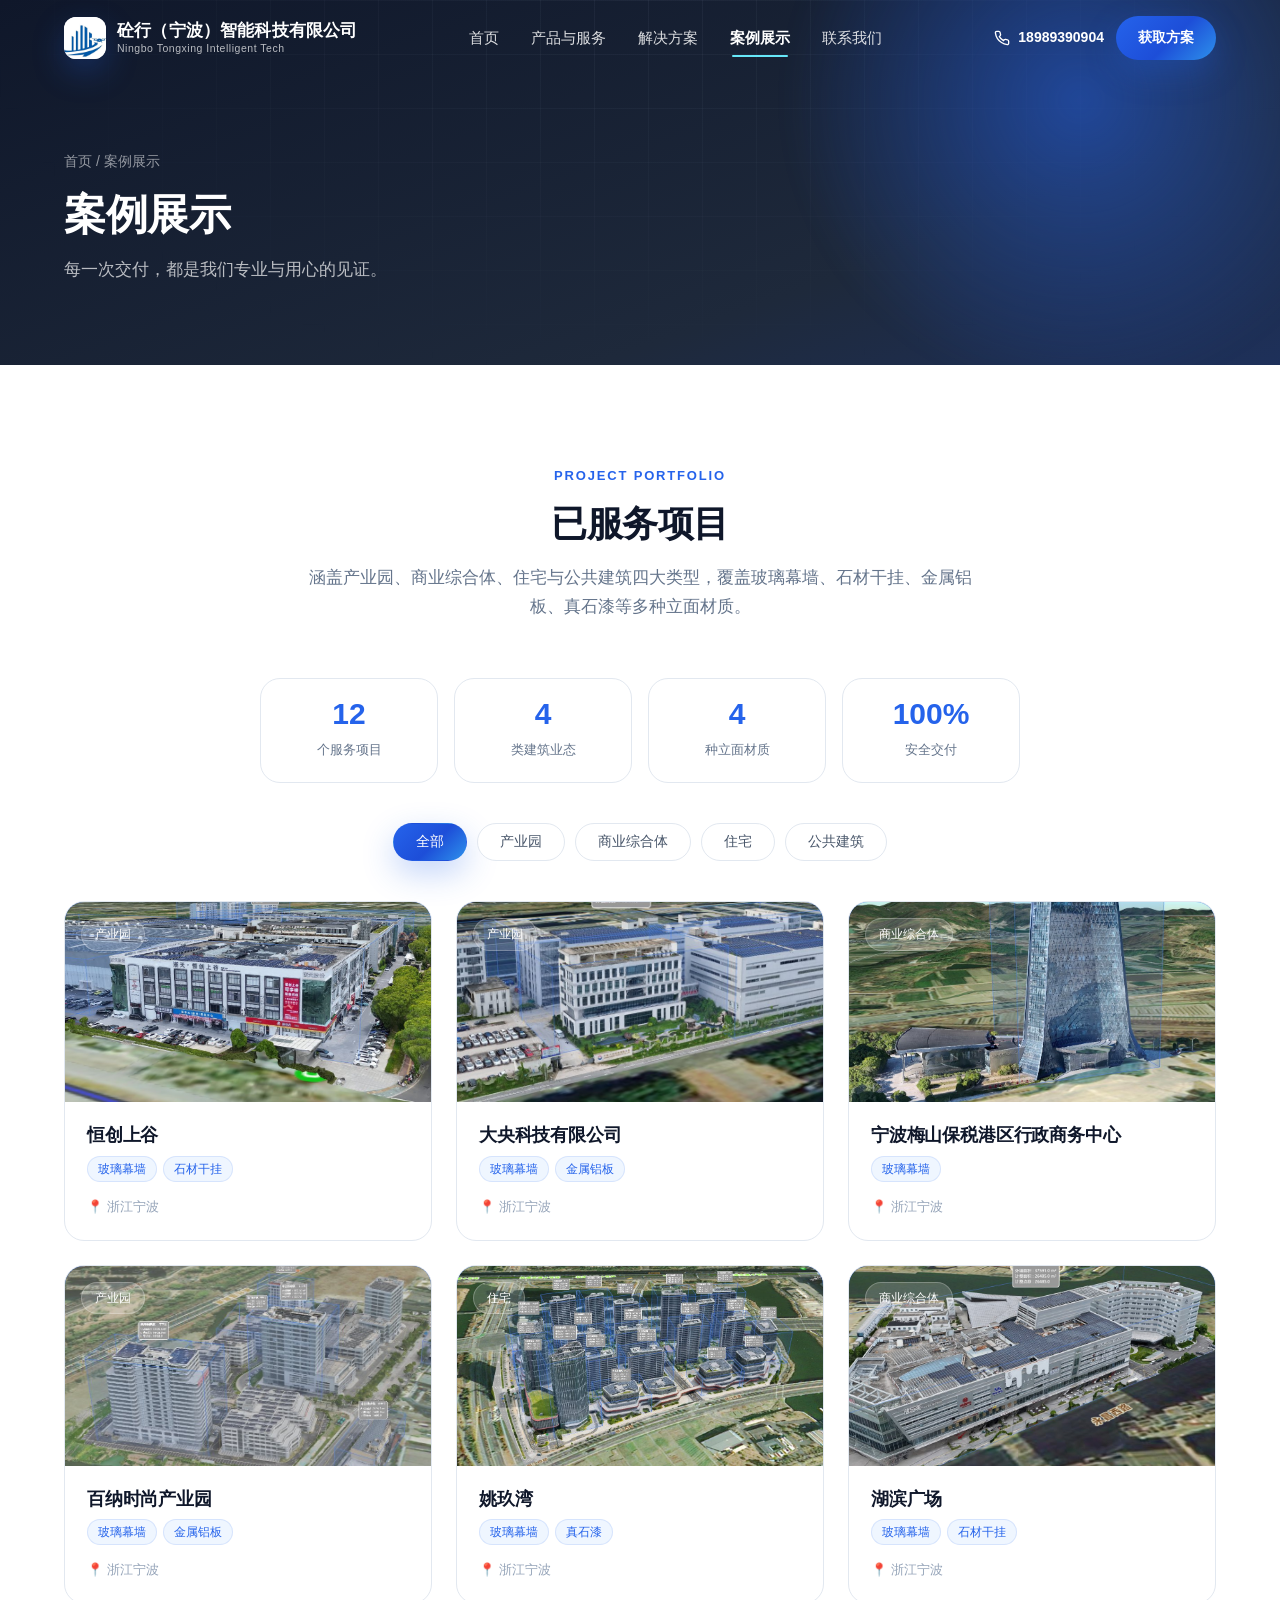
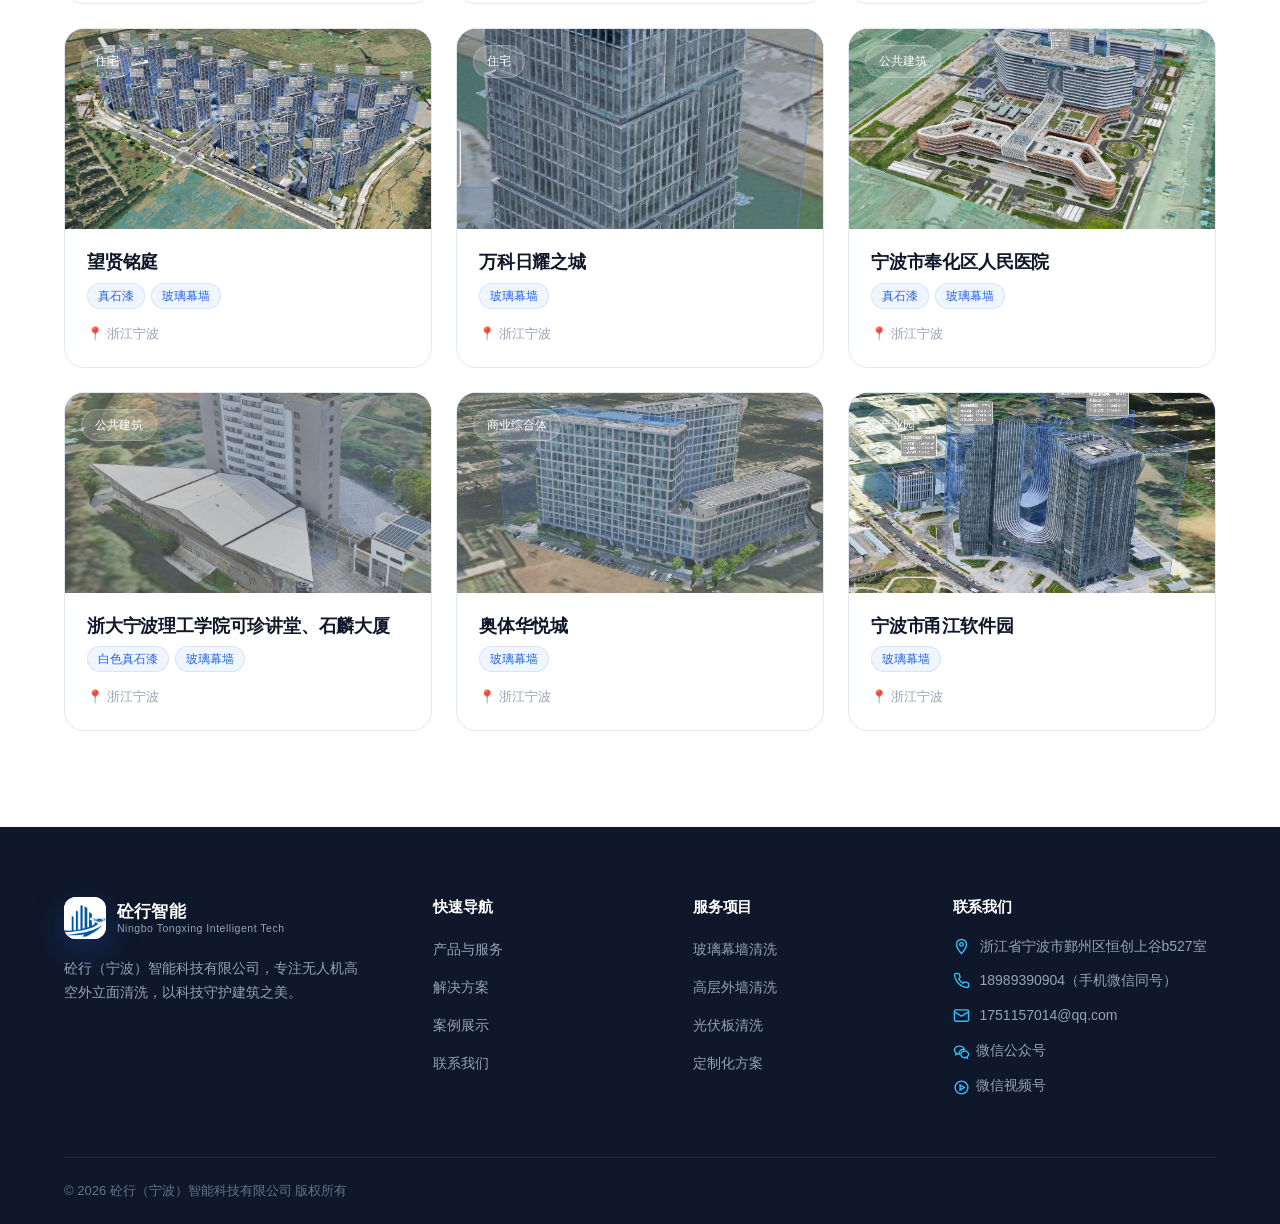
==== commit 193318e0: "chore: 移除页脚占位备案号 Co-Authored-By: Claude Code <noreply@anthropic.com>" ====
--- a/cases.html
+++ b/cases.html
@@ -217,7 +217,6 @@
       </div>
       <div class="footer-bottom">
         <span>© 2026 砼行（宁波）智能科技有限公司 版权所有</span>
-        <span><a href="#">浙ICP备00000000号</a></span>
       </div>
     </div>
   </footer>
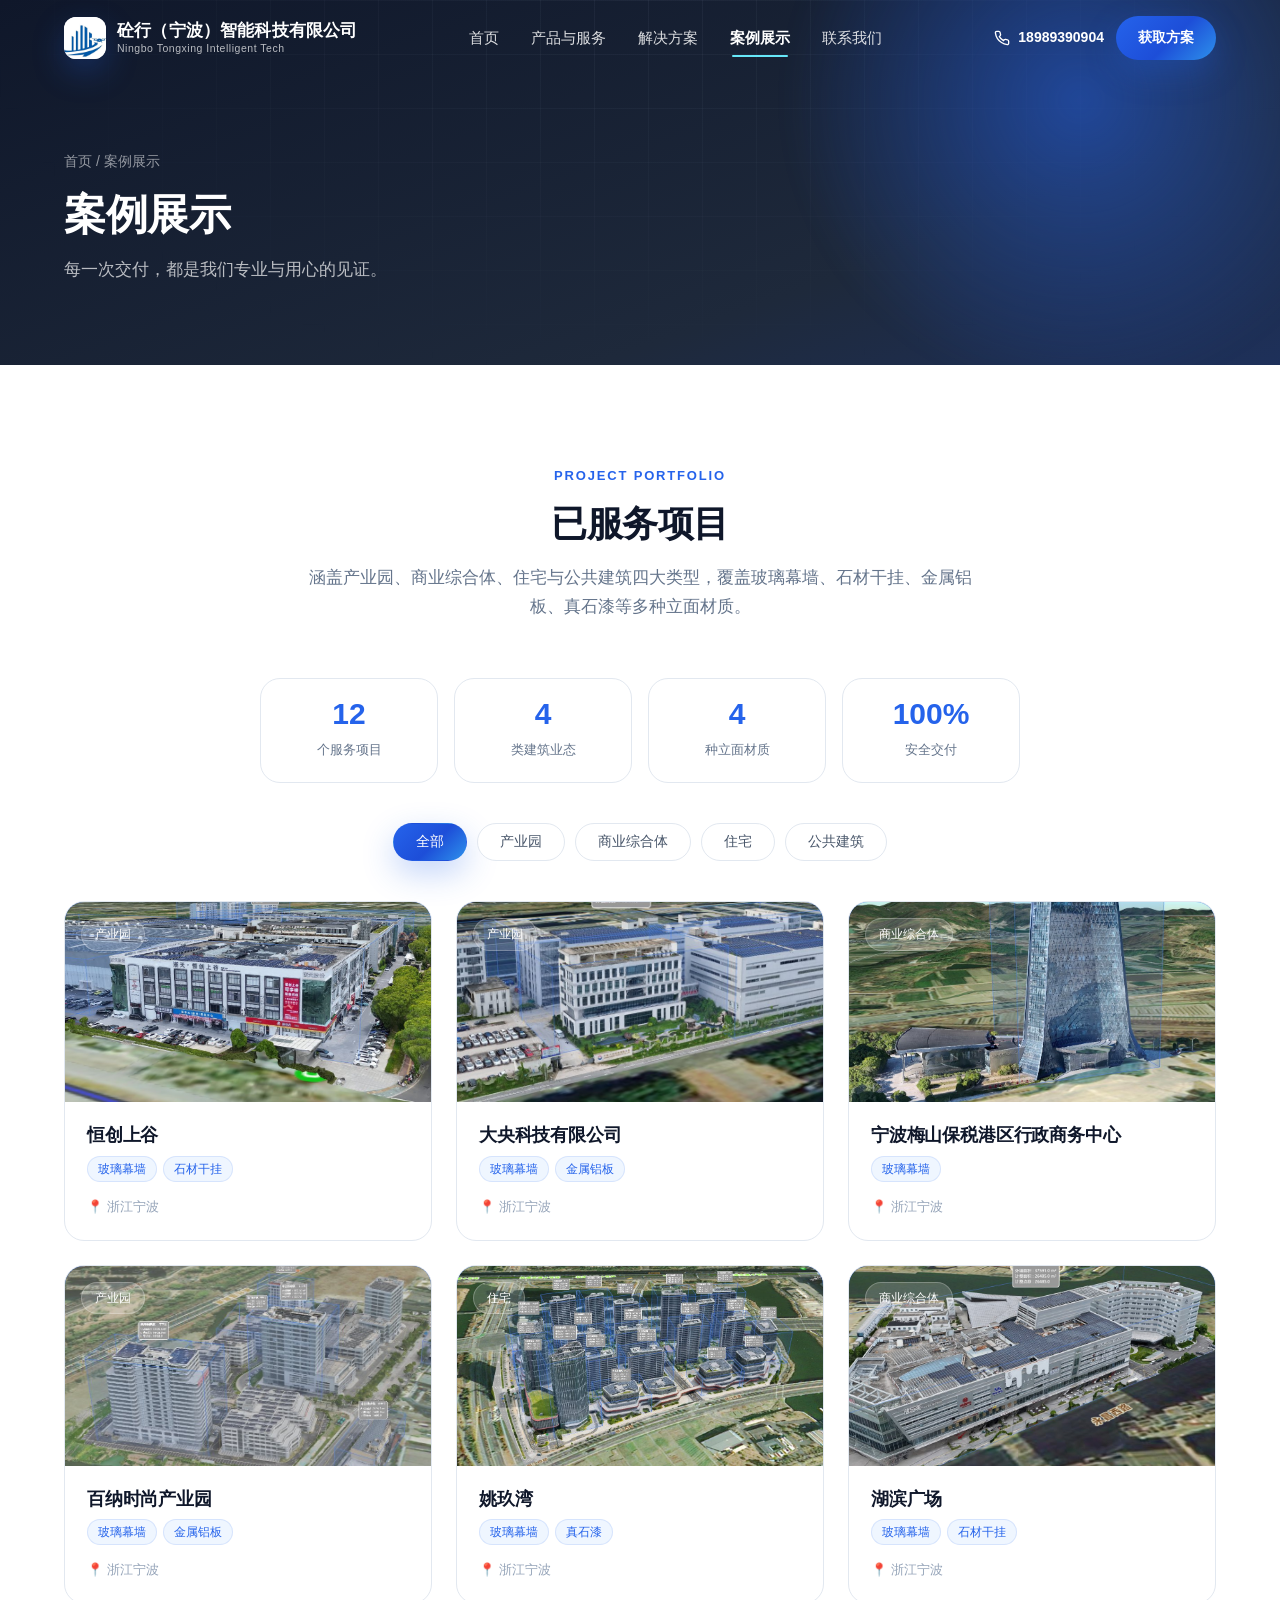
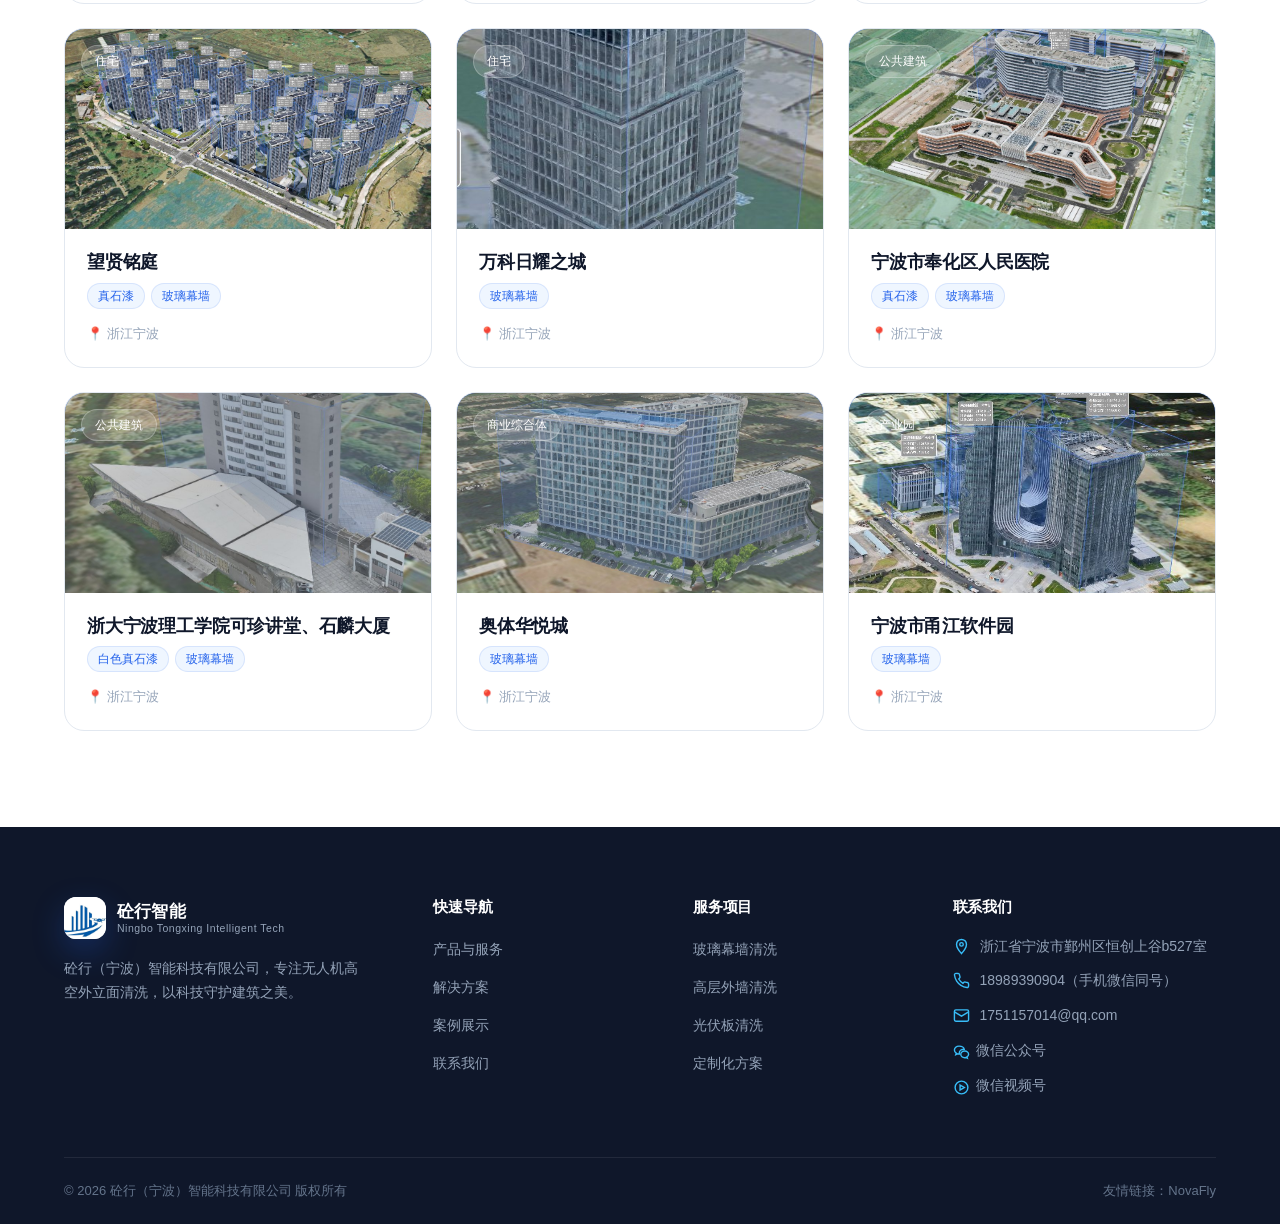
==== commit 4ea874bf: "feat: 页脚添加友情链接 NovaFly Co-Authored-By: Claude Code <noreply@anthropic.com>" ====
--- a/cases.html
+++ b/cases.html
@@ -217,6 +217,7 @@
       </div>
       <div class="footer-bottom">
         <span>© 2026 砼行（宁波）智能科技有限公司 版权所有</span>
+        <span class="friend-links">友情链接：<a href="https://novafly-tech.cn" target="_blank" rel="noopener">NovaFly</a></span>
       </div>
     </div>
   </footer>
